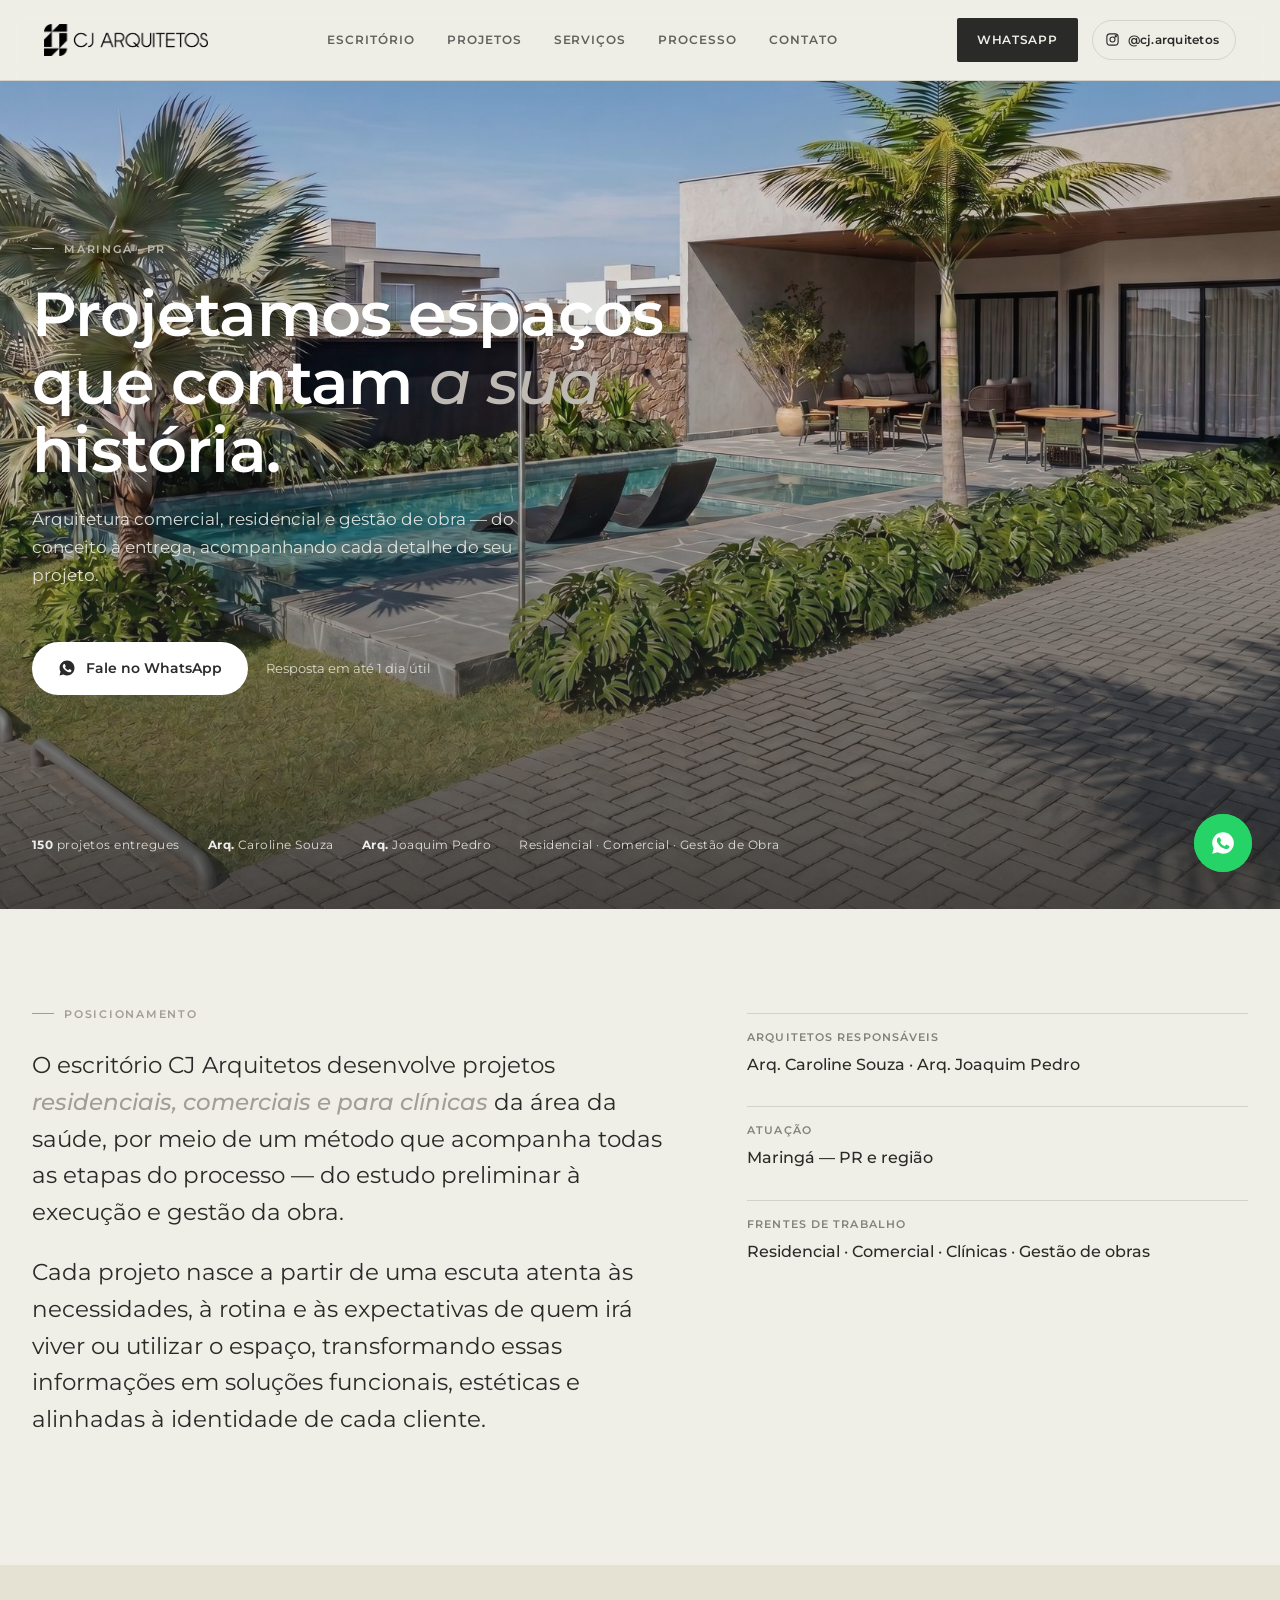
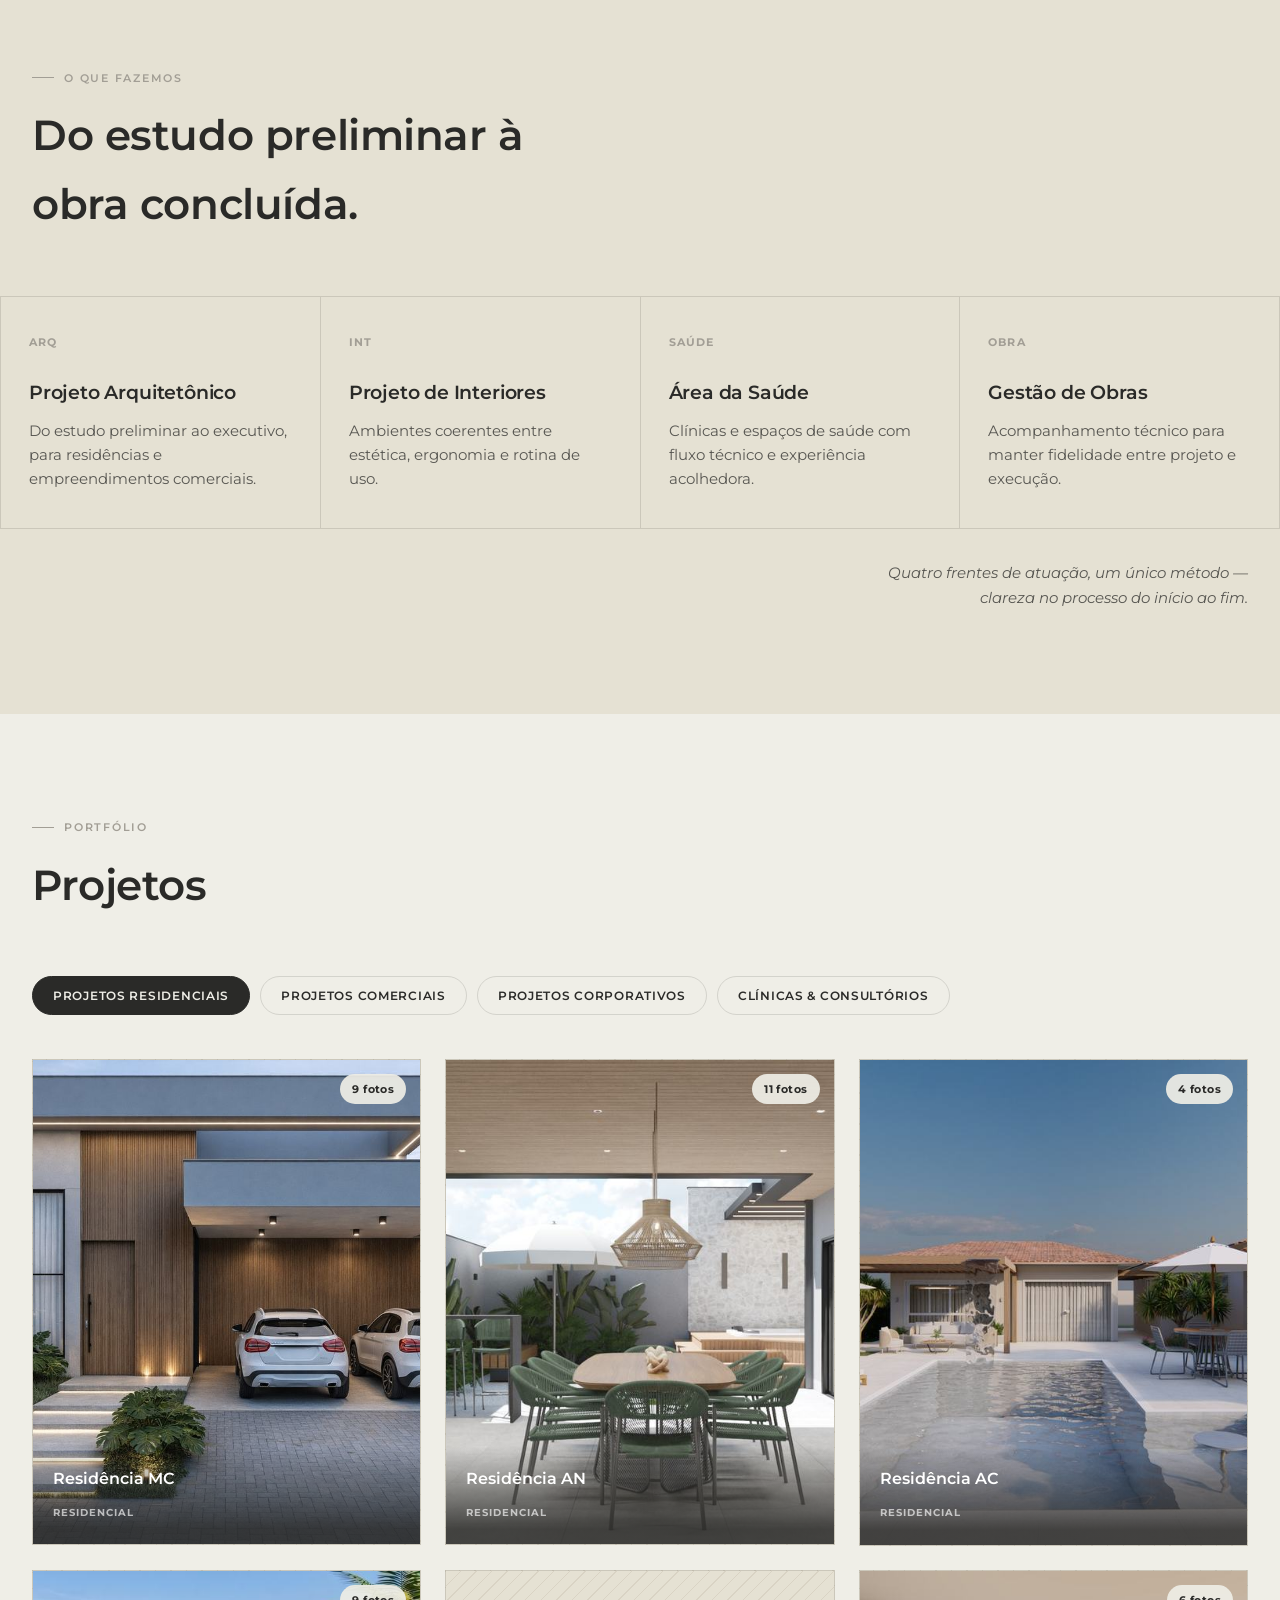
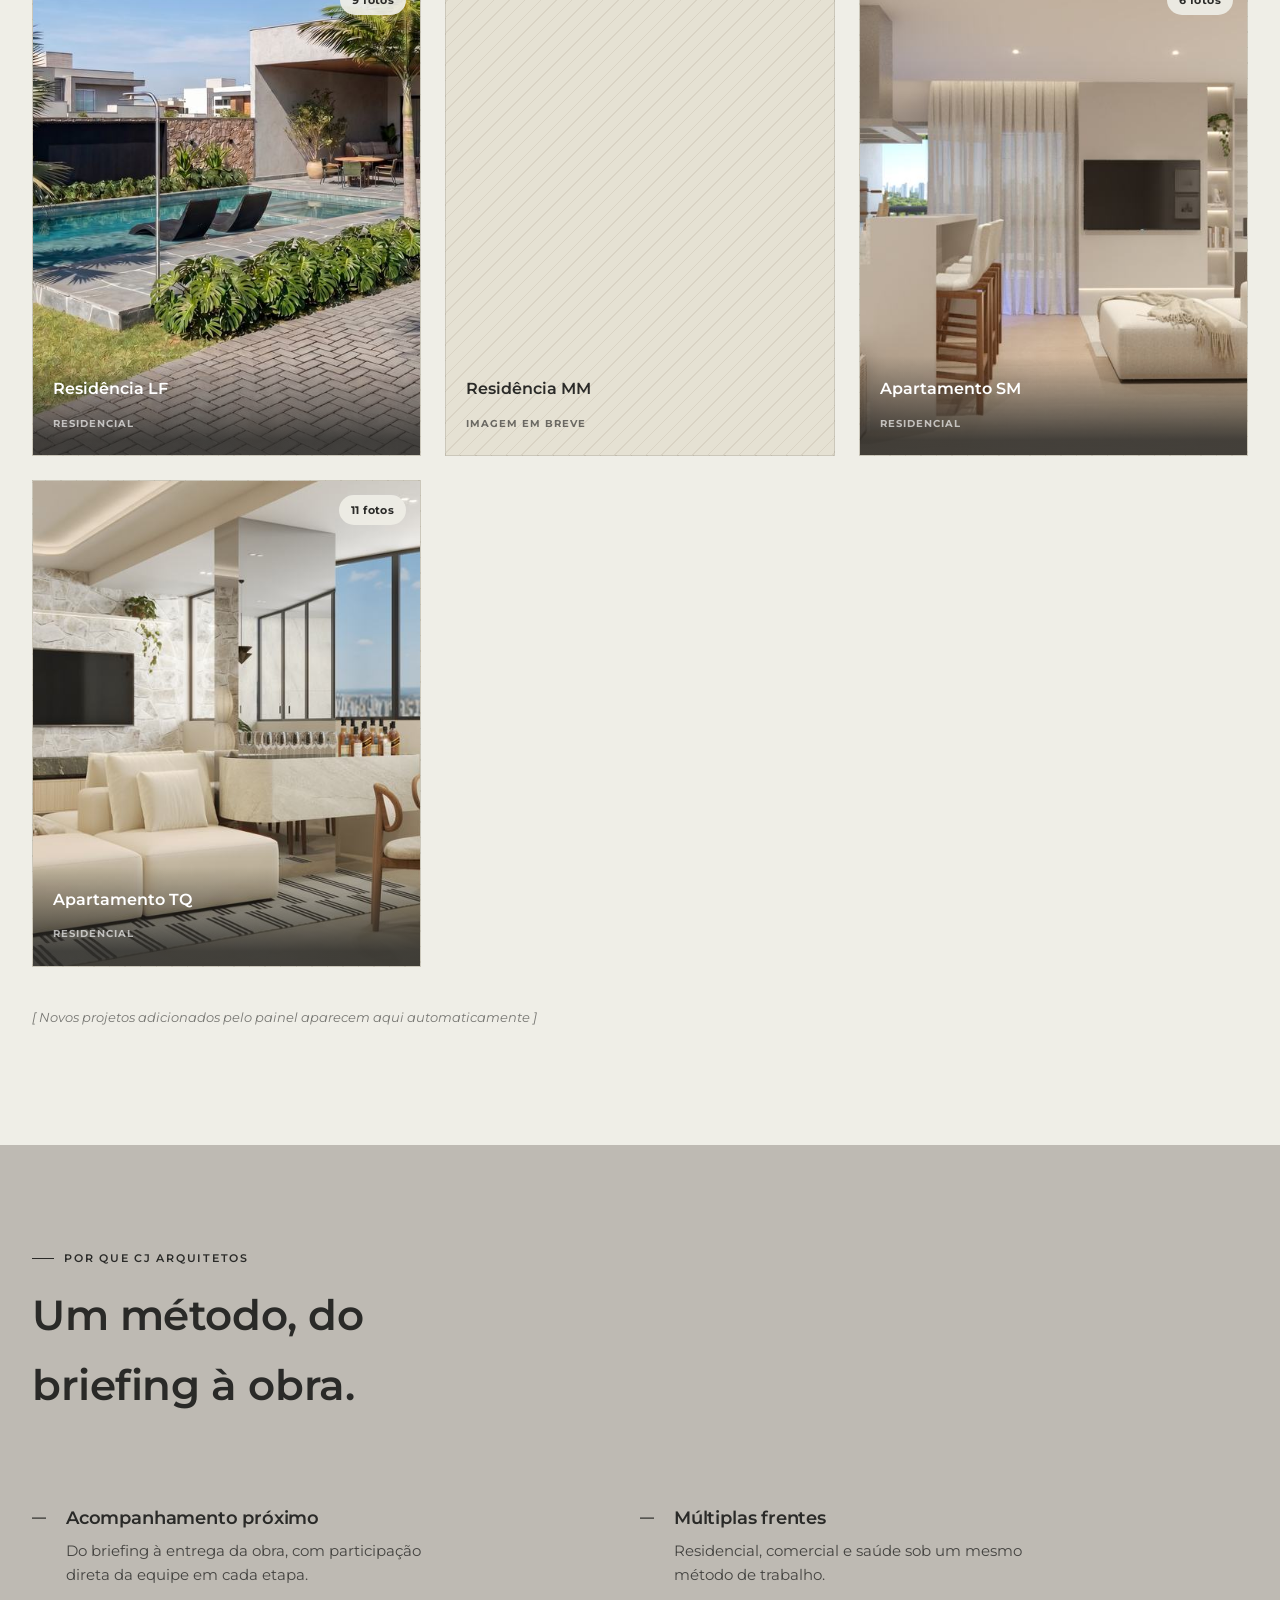
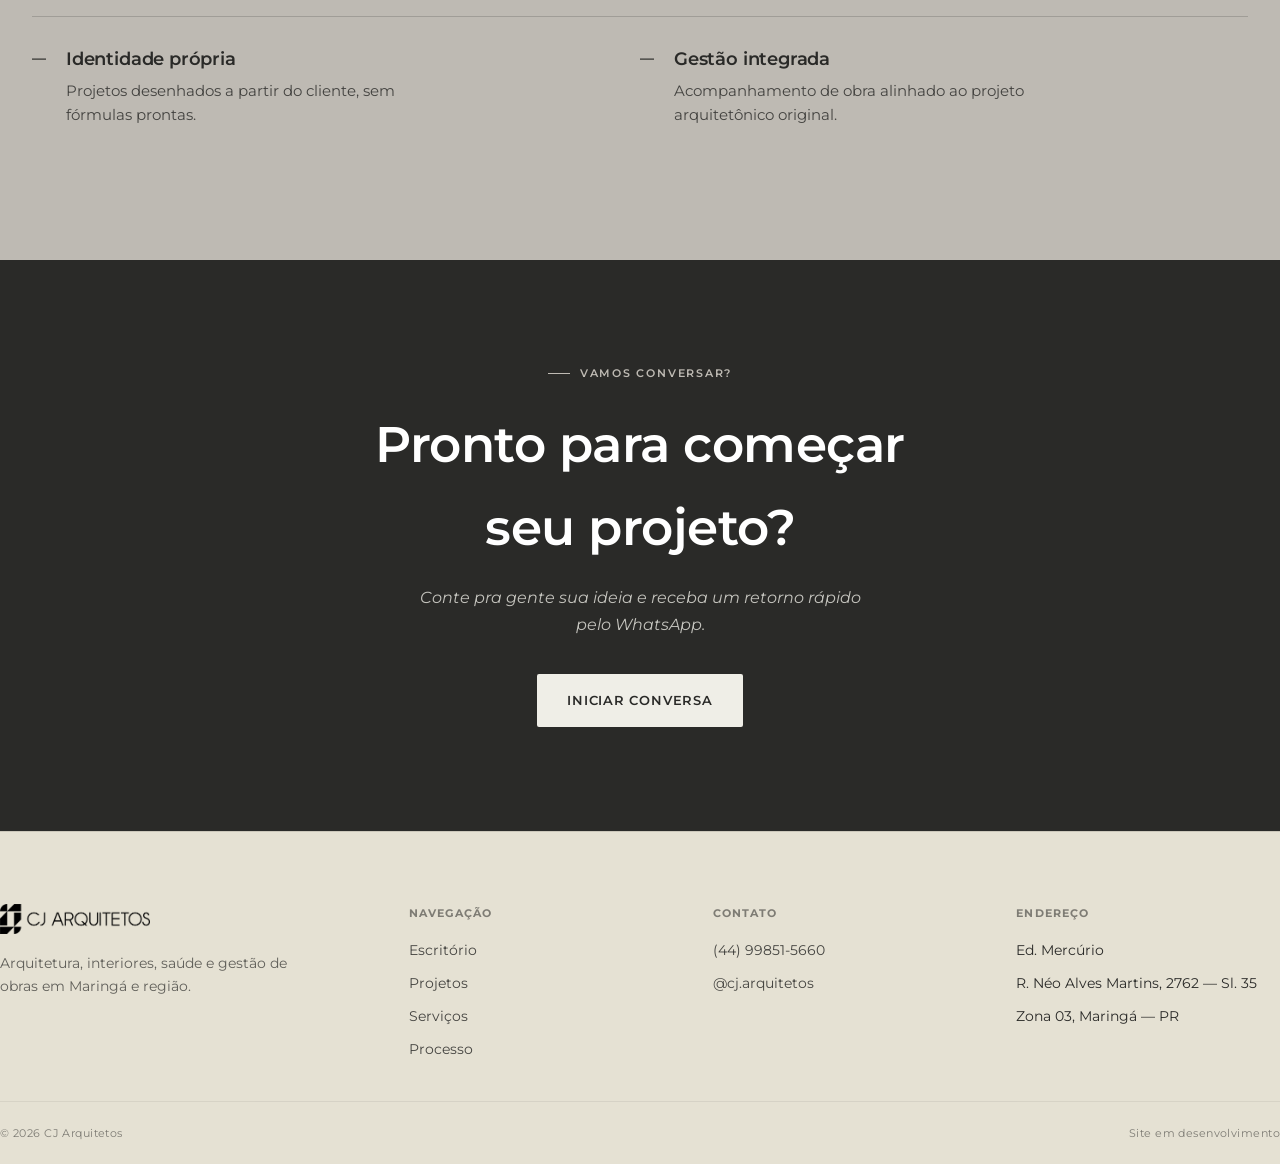
==== cj-arquitetos-site/index.html @ 2000266f "Add files via upload" ====
<!DOCTYPE html>
<html lang="pt-BR">
<head>
<meta charset="UTF-8">
<meta name="viewport" content="width=device-width, initial-scale=1.0">
<title>Início — CJ Arquitetos</title>
<meta name="description" content="Arquitetura comercial, residencial, de interiores e gestão de obras em Maringá e região.">
<link rel="preconnect" href="https://fonts.googleapis.com">
<link href="https://fonts.googleapis.com/css2?family=Montserrat:ital,wght@0,300;0,400;0,500;0,600;0,700;1,400;1,500&display=swap" rel="stylesheet">
<link rel="stylesheet" href="css/style.css">

</head>
<body>
<header>
  <div class="nav-inner">
    <a href="index.html" class="logo-mark">
      <img src="assets/img/logo.png" alt="CJ Arquitetos">
    </a>
    <nav>
      <ul>
        <li><a href="escritorio.html">Escritório</a></li>
        <li><a href="index.html#projetos">Projetos</a></li>
        <li><a href="servicos.html">Serviços</a></li>
        <li><a href="processo.html">Processo</a></li>
        <li><a href="contato.html">Contato</a></li>
      </ul>
    </nav>
    <div class="nav-right">
      <a href="https://wa.me/5544998515660" class="btn btn-primary" target="_blank" rel="noopener">WhatsApp</a>
      <a href="https://instagram.com/cj.arquitetos" class="btn-insta" target="_blank" rel="noopener">
        <svg viewBox="0 0 24 24" fill="none" stroke="currentColor" stroke-width="1.8"><rect x="3" y="3" width="18" height="18" rx="5"/><circle cx="12" cy="12" r="4"/><circle cx="17.2" cy="6.8" r="1"/></svg>
        @cj.arquitetos
      </a>
    </div>
  </div>
</header>

<section class="hero">
  <img src="assets/img/hero.jpg" alt="Área externa de residência projetada pela CJ Arquitetos, com piscina, deck em pedra e paisagismo tropical">
  <div class="hero-content">
    <span class="eyebrow">Maringá · PR</span>
    <h1>Projetamos espaços que contam <em>a sua</em> história.</h1>
    <p class="hero-sub">Arquitetura comercial, residencial e gestão de obra — do conceito à entrega, acompanhando cada detalhe do seu projeto.</p>
    <div class="hero-actions">
      <a href="https://wa.me/5544998515660" class="btn-pill" target="_blank" rel="noopener">
        <svg viewBox="0 0 24 24" fill="currentColor"><path d="M12.04 2c-5.5 0-9.96 4.46-9.96 9.96 0 1.76.46 3.45 1.33 4.95L2 22l5.2-1.36a9.9 9.9 0 0 0 4.84 1.23h.01c5.5 0 9.96-4.46 9.96-9.96S17.55 2 12.04 2Zm5.8 14.24c-.24.68-1.4 1.3-1.93 1.36-.5.06-1.03.26-3.46-.72-2.9-1.17-4.76-4.1-4.9-4.29-.14-.19-1.18-1.57-1.18-3 0-1.42.75-2.12 1.01-2.41.26-.29.58-.36.77-.36.19 0 .39 0 .55.01.18.01.42-.07.66.5.24.58.83 2 .9 2.15.07.15.11.32.02.51-.09.19-.14.31-.28.48-.14.17-.29.37-.42.5-.14.14-.28.29-.12.57.16.29.72 1.19 1.55 1.93 1.06.95 1.96 1.24 2.24 1.38.28.14.45.12.62-.07.17-.19.71-.83.9-1.11.19-.29.38-.24.63-.14.26.1 1.65.78 1.93.92.28.14.47.21.54.33.07.12.07.68-.17 1.36Z"/></svg>
        Fale no WhatsApp
      </a>
      <span class="hero-response">Resposta em até 1 dia útil</span>
    </div>
  </div>
  <div class="hero-stats-bar">
    <div class="hero-stats">
      <span><strong>150</strong> projetos entregues</span>
      <span><strong>Arq.</strong> Caroline Souza</span>
      <span><strong>Arq.</strong> Joaquim Pedro</span>
      <span>Residencial · Comercial · Gestão de Obra</span>
    </div>
  </div>
</section>

<section class="positioning">
  <div class="wrap">
    <div class="positioning-grid">
      <div>
        <span class="eyebrow">Posicionamento</span>
        <div class="positioning-statement" style="margin-top:24px;">
          <p>O escritório CJ Arquitetos desenvolve projetos <em>residenciais, comerciais e para clínicas</em> da área da saúde, por meio de um método que acompanha todas as etapas do processo — do estudo preliminar à execução e gestão da obra.</p>
          <p>Cada projeto nasce a partir de uma escuta atenta às necessidades, à rotina e às expectativas de quem irá viver ou utilizar o espaço, transformando essas informações em soluções funcionais, estéticas e alinhadas à identidade de cada cliente.</p>
        </div>
      </div>
      <div class="positioning-meta">
        <div class="meta-row"><span class="k">Arquitetos responsáveis</span><span class="v">Arq. Caroline Souza · Arq. Joaquim Pedro</span></div>
        <div class="meta-row"><span class="k">Atuação</span><span class="v">Maringá — PR e região</span></div>
        <div class="meta-row"><span class="k">Frentes de trabalho</span><span class="v">Residencial · Comercial · Clínicas · Gestão de obras</span></div>
      </div>
    </div>
  </div>
</section>

<section class="services">
  <div class="wrap">
    <div class="section-head">
      <span class="eyebrow">O que fazemos</span>
      <h2>Do estudo preliminar à obra concluída.</h2>
    </div>
  </div>
  <div class="wrap" style="padding:0;">
    <div class="services-grid">
      <div class="service-card"><span class="service-tag">ARQ</span><div><h3>Projeto Arquitetônico</h3><p>Do estudo preliminar ao executivo, para residências e empreendimentos comerciais.</p></div></div>
      <div class="service-card"><span class="service-tag">INT</span><div><h3>Projeto de Interiores</h3><p>Ambientes coerentes entre estética, ergonomia e rotina de uso.</p></div></div>
      <div class="service-card"><span class="service-tag">SAÚDE</span><div><h3>Área da Saúde</h3><p>Clínicas e espaços de saúde com fluxo técnico e experiência acolhedora.</p></div></div>
      <div class="service-card"><span class="service-tag">OBRA</span><div><h3>Gestão de Obras</h3><p>Acompanhamento técnico para manter fidelidade entre projeto e execução.</p></div></div>
    </div>
  </div>
  <div class="wrap"><div class="services-note"><p>Quatro frentes de atuação, um único método — clareza no processo do início ao fim.</p></div></div>
</section>


<section id="projetos">
  <div class="wrap">
    <div class="section-head">
      <span class="eyebrow">Portfólio</span>
      <h2>Projetos</h2>
    </div>
    <div id="projects-root">
      <p style="opacity:.5; font-size:14px;">Carregando projetos...</p>
    </div>
  </div>
</section>


<section class="differentials">
  <div class="wrap">
    <div class="section-head"><span class="eyebrow">Por que CJ Arquitetos</span><h2>Um método, do briefing à obra.</h2></div>
    <div class="diff-grid">
      <div class="diff-item"><span class="mark">—</span><div><h3>Acompanhamento próximo</h3><p>Do briefing à entrega da obra, com participação direta da equipe em cada etapa.</p></div></div>
      <div class="diff-item"><span class="mark">—</span><div><h3>Múltiplas frentes</h3><p>Residencial, comercial e saúde sob um mesmo método de trabalho.</p></div></div>
      <div class="diff-item"><span class="mark">—</span><div><h3>Identidade própria</h3><p>Projetos desenhados a partir do cliente, sem fórmulas prontas.</p></div></div>
      <div class="diff-item"><span class="mark">—</span><div><h3>Gestão integrada</h3><p>Acompanhamento de obra alinhado ao projeto arquitetônico original.</p></div></div>
    </div>
  </div>
</section>

<section class="cta">
  <div class="wrap">
    <span class="eyebrow">Vamos conversar?</span>
    <h2>Pronto para começar seu projeto?</h2>
    <p>Conte pra gente sua ideia e receba um retorno rápido pelo WhatsApp.</p>
    <a href="https://wa.me/5544998515660" class="btn btn-primary" target="_blank" rel="noopener">Iniciar conversa</a>
  </div>
</section>

<footer>
  <div class="wrap footer-inner">
    <div class="footer-brand">
      <img src="assets/img/logo.png" alt="Logo CJ Arquitetos">
      <p>Arquitetura, interiores, saúde e gestão de obras em Maringá e região.</p>
    </div>
    <div class="footer-col">
      <h4>Navegação</h4>
      <ul>
        <li><a href="escritorio.html">Escritório</a></li>
        <li><a href="index.html#projetos">Projetos</a></li>
        <li><a href="servicos.html">Serviços</a></li>
        <li><a href="processo.html">Processo</a></li>
      </ul>
    </div>
    <div class="footer-col">
      <h4>Contato</h4>
      <ul>
        <li><a href="https://wa.me/5544998515660" target="_blank" rel="noopener">(44) 99851-5660</a></li>
        <li><a href="https://instagram.com/cj.arquitetos" target="_blank" rel="noopener">@cj.arquitetos</a></li>
      </ul>
    </div>
    <div class="footer-col">
      <h4>Endereço</h4>
      <ul>
        <li>Ed. Mercúrio</li>
        <li>R. Néo Alves Martins, 2762 — Sl. 35</li>
        <li>Zona 03, Maringá — PR</li>
      </ul>
    </div>
  </div>
  <div class="wrap footer-bottom">
    <span>© 2026 CJ Arquitetos</span>
    <span>Site em desenvolvimento</span>
  </div>
</footer>
<div class="lightbox" id="lightbox" aria-hidden="true">
  <div class="lightbox-inner">
    <button class="lightbox-close" onclick="closeGallery()">Fechar ✕</button>
    <button class="lightbox-nav prev" onclick="navGallery(-1)" aria-label="Foto anterior">
      <svg viewBox="0 0 24 24" fill="none" stroke="currentColor" stroke-width="2"><path d="M15 18l-6-6 6-6"/></svg>
    </button>
    <img id="lightbox-img" src="" alt="">
    <button class="lightbox-nav next" onclick="navGallery(1)" aria-label="Próxima foto">
      <svg viewBox="0 0 24 24" fill="none" stroke="currentColor" stroke-width="2"><path d="M9 18l6-6-6-6"/></svg>
    </button>
    <p class="lightbox-caption" id="lightbox-caption"></p>
  </div>
</div>
<a href="https://wa.me/5544998515660" class="whatsapp-float" target="_blank" rel="noopener" aria-label="Falar no WhatsApp"><svg viewBox="0 0 24 24" fill="currentColor"><path d="M12.04 2c-5.5 0-9.96 4.46-9.96 9.96 0 1.76.46 3.45 1.33 4.95L2 22l5.2-1.36a9.9 9.9 0 0 0 4.84 1.23h.01c5.5 0 9.96-4.46 9.96-9.96S17.55 2 12.04 2Zm5.8 14.24c-.24.68-1.4 1.3-1.93 1.36-.5.06-1.03.26-3.46-.72-2.9-1.17-4.76-4.1-4.9-4.29-.14-.19-1.18-1.57-1.18-3 0-1.42.75-2.12 1.01-2.41.26-.29.58-.36.77-.36.19 0 .39 0 .55.01.18.01.42-.07.66.5.24.58.83 2 .9 2.15.07.15.11.32.02.51-.09.19-.14.31-.28.48-.14.17-.29.37-.42.5-.14.14-.28.29-.12.57.16.29.72 1.19 1.55 1.93 1.06.95 1.96 1.24 2.24 1.38.28.14.45.12.62-.07.17-.19.71-.83.9-1.11.19-.29.38-.24.63-.14.26.1 1.65.78 1.93.92.28.14.47.21.54.33.07.12.07.68-.17 1.36Z"/></svg></a>
<script src="js/main.js"></script>
</body>
</html>
---- cj-arquitetos-site/css/style.css ----
:root{
  --creme:#EFEEE7;
  --creme-deep:#E5E1D3;
  --ink:#2A2A28;
  --ink-soft:#3E3E3B;
  --sand:#BEBAB3;
  --sand-deep:#A29E95;
  --white:#FFFFFF;
  --line: rgba(42,42,40,.14);

  --font: 'Montserrat', sans-serif;
  --maxw: 1280px;
}

*{ box-sizing:border-box; }
html{ scroll-behavior:smooth; }
body{
  margin:0;
  background:var(--creme);
  color:var(--ink);
  font-family:var(--font);
  font-weight:400;
  font-size:16px;
  line-height:1.65;
  -webkit-font-smoothing:antialiased;
}
img{ max-width:100%; display:block; }
a{ color:inherit; }
button{ font-family:var(--font); }

::selection{ background:var(--sand); color:var(--ink); }
:focus-visible{ outline:2px solid var(--ink); outline-offset:3px; }

.wrap{ max-width:var(--maxw); margin:0 auto; padding:0 32px; }

.eyebrow{
  font-size:11px;
  font-weight:600;
  letter-spacing:.16em;
  text-transform:uppercase;
  color:var(--sand-deep);
  display:flex;
  align-items:center;
  gap:10px;
}
.eyebrow::before{
  content:"";
  width:22px; height:1px;
  background:var(--sand-deep);
  display:inline-block;
}

h1,h2,h3{
  font-family:var(--font);
  font-weight:600;
  margin:0;
  letter-spacing:-.01em;
}

/* ---------- NAV ---------- */
header{
  position:sticky; top:0; z-index:50;
  background:rgba(239,238,231,.92);
  backdrop-filter: blur(8px);
  border-bottom:1px solid var(--line);
}
.nav-inner{
  display:grid;
  grid-template-columns: auto 1fr auto;
  align-items:center;
  gap:24px;
  padding:18px 44px;
  width:100%;
}
.logo-mark{ display:flex; align-items:center; justify-self:start; }
.logo-mark img{ height:32px; width:auto; }

nav{ justify-self:center; }
nav ul{
  list-style:none; display:flex; gap:32px; margin:0; padding:0;
  font-size:12px; font-weight:600; letter-spacing:.08em; text-transform:uppercase;
}
nav ul a{ text-decoration:none; opacity:.72; transition:opacity .2s; }
nav ul a:hover, nav ul a[aria-current="page"]{ opacity:1; }
.nav-right{ display:flex; align-items:center; gap:14px; justify-self:end; }

.btn{
  font-size:12px; font-weight:600; letter-spacing:.06em; text-transform:uppercase;
  text-decoration:none; display:inline-flex; align-items:center; gap:8px;
  padding:12px 20px; border-radius:2px;
  transition: background .2s, color .2s, transform .2s, border-color .2s;
  border:none; cursor:pointer;
}
.btn-primary{ background:var(--ink); color:var(--creme); }
.btn-primary:hover{ background:var(--ink-soft); transform:translateY(-1px); }
.btn-ghost{ border:1px solid var(--ink); color:var(--ink); background:transparent; }
.btn-ghost:hover{ background:var(--ink); color:var(--creme); }

.btn-insta{
  display:inline-flex; align-items:center; gap:8px;
  padding:9px 16px 9px 12px;
  border:1px solid var(--line);
  border-radius:999px;
  font-size:12px; font-weight:600; letter-spacing:.02em;
  text-decoration:none; color:var(--ink);
  transition: border-color .2s, background .2s;
}
.btn-insta:hover{ border-color:var(--ink); background:var(--white); }
.btn-insta svg{ width:15px; height:15px; flex-shrink:0; }

/* ---------- PAGE HERO (inner pages) ---------- */
.page-hero{
  padding:72px 0 56px;
  border-bottom:1px solid var(--line);
}
.page-hero h1{
  font-size:clamp(30px, 4.4vw, 48px);
  max-width:18ch;
  margin-top:16px;
}
.page-hero p{
  max-width:52ch;
  font-size:16px;
  opacity:.78;
  margin:16px 0 0;
}

/* ---------- HOME HERO ---------- */
.hero{
  position:relative;
  height:92vh; min-height:640px;
  overflow:hidden;
  color:var(--white);
}
.hero img{
  position:absolute; inset:0;
  width:100%; height:100%;
  object-fit:cover;
}
.hero::after{
  content:"";
  position:absolute; inset:0;
  background: linear-gradient(180deg, rgba(42,42,40,.18) 0%, rgba(42,42,40,.12) 38%, rgba(42,42,40,.82) 100%);
}
.hero-content{
  position:relative; z-index:2;
  height:100%; max-width:var(--maxw); margin:0 auto;
  padding:0 32px 110px;
  display:flex; flex-direction:column; justify-content:flex-end;
}
.hero-content .eyebrow{ color:var(--sand); margin-bottom:22px; }
.hero-content .eyebrow::before{ background:var(--sand); }
.hero h1{
  font-size:clamp(34px, 5.2vw, 62px);
  line-height:1.1;
  font-weight:600;
  max-width:16ch;
  color:var(--white);
}
.hero h1 em{ font-style:italic; font-weight:500; color:var(--sand); }
.hero-sub{
  font-size:17px; font-weight:400;
  max-width:44ch; margin-top:20px;
  color:var(--creme); opacity:.9;
}
.hero-actions{ margin-top:36px; display:flex; align-items:center; gap:18px; flex-wrap:wrap; }
.hero .btn-ghost{ border-color:var(--white); color:var(--white); }
.hero .btn-ghost:hover{ background:var(--white); color:var(--ink); }

.btn-pill{
  display:inline-flex; align-items:center; gap:10px;
  background:var(--white); color:var(--ink);
  padding:15px 26px;
  border-radius:999px;
  font-size:14px; font-weight:600;
  text-decoration:none;
  transition: background .2s, transform .2s;
}
.btn-pill:hover{ background:var(--creme); transform:translateY(-1px); }
.btn-pill svg{ width:18px; height:18px; }
.hero-response{ font-size:13px; font-weight:400; opacity:.85; color:var(--creme); }

.hero-stats-bar{
  position:absolute; left:0; right:0; bottom:32px; z-index:2;
  padding:22px 32px;
}
.hero-stats{
  max-width:var(--maxw); margin:0 auto;
  display:flex; flex-wrap:wrap; gap:28px;
  font-size:12px; letter-spacing:.04em; color:var(--creme); opacity:.9;
}
.hero-stats strong{ font-weight:700; color:var(--white); }

/* ---------- SECTION SHELL ---------- */
section{ padding:104px 0; }
.section-head{ margin-bottom:56px; }
.section-head h2{
  font-size:clamp(28px, 3.4vw, 42px);
  max-width:18ch;
  margin-top:14px;
}

/* ---------- POSITIONING ---------- */
.positioning{ padding-top:96px; }
.positioning-grid{
  display:grid; grid-template-columns:1.3fr 1fr; gap:64px; align-items:start;
}
.positioning-statement{
  font-size:clamp(19px, 2.2vw, 23px);
  line-height:1.6;
  font-weight:400;
  max-width:46ch;
  color:var(--ink);
}
.positioning-statement em{ font-style:italic; color:var(--sand-deep); font-weight:500; }
.positioning-statement p + p{ margin-top:20px; }
.positioning-meta{ display:flex; flex-direction:column; gap:28px; padding-top:8px; }
.meta-row{ border-top:1px solid var(--line); padding-top:14px; }
.meta-row .k{
  font-size:11px; font-weight:600; letter-spacing:.1em; text-transform:uppercase;
  opacity:.55; display:block; margin-bottom:6px;
}
.meta-row .v{ font-family:var(--font); font-size:16px; font-weight:500; }

/* ---------- SERVICES ---------- */
.services{ background:var(--creme-deep); }
.services-grid{
  display:grid; grid-template-columns:repeat(4, 1fr);
  border-top:1px solid var(--line); border-left:1px solid var(--line);
}
.service-card{
  border-right:1px solid var(--line); border-bottom:1px solid var(--line);
  padding:36px 28px; min-height:230px;
  display:flex; flex-direction:column;
  transition: background .25s;
}
.service-card:hover{ background:var(--white); }
.service-tag{ font-size:11px; font-weight:700; letter-spacing:.1em; color:var(--sand-deep); }
.service-card h3{ font-size:19px; margin-top:26px; margin-bottom:12px; }
.service-card p{ font-size:14.5px; opacity:.75; margin:0; }

.services-note{ margin-top:32px; display:flex; justify-content:flex-end; }
.services-note p{ max-width:36ch; text-align:right; font-size:15px; font-style:italic; opacity:.75; margin:0; }

/* long-form service page cards */
.service-detail{
  display:grid; grid-template-columns: 90px 1fr; gap:28px;
  padding:40px 0; border-top:1px solid var(--line);
}
.service-detail:last-child{ border-bottom:1px solid var(--line); }
.service-detail .tag{
  font-size:12px; font-weight:700; letter-spacing:.1em; color:var(--sand-deep);
}
.service-detail h3{ font-size:24px; margin-bottom:14px; }
.service-detail p{ max-width:60ch; opacity:.82; margin:0 0 12px; }
.service-detail ul{ margin:12px 0 0; padding-left:18px; opacity:.82; }
.service-detail li{ margin-bottom:6px; }

/* ---------- PROJECTS ---------- */
.projects-tabs{ display:flex; flex-wrap:wrap; gap:10px; margin-bottom:44px; }
.tab-btn{
  font-size:12px; font-weight:600; letter-spacing:.06em; text-transform:uppercase;
  padding:11px 20px; border:1px solid var(--line); background:transparent; color:var(--ink);
  cursor:pointer; border-radius:999px; transition: background .2s, color .2s, border-color .2s;
}
.tab-btn:hover{ border-color:var(--ink); }
.tab-btn.active{ background:var(--ink); color:var(--creme); border-color:var(--ink); }

.project-panel{ display:none; }
.project-panel.active{ display:block; }

.project-grid{ display:grid; grid-template-columns:repeat(3, 1fr); gap:24px; }
.project-tile{
  position:relative; aspect-ratio: 4/5; overflow:hidden;
  background: repeating-linear-gradient(135deg, var(--creme-deep), var(--creme-deep) 10px, #D9D3C4 10px, #D9D3C4 11px);
  border:1px solid var(--line);
  display:flex; flex-direction:column; justify-content:flex-end;
  cursor:pointer;
}
.project-tile:focus-visible{ outline:2px solid var(--ink); outline-offset:2px; }
.project-tile img{ position:absolute; inset:0; width:100%; height:100%; object-fit:cover; }
.tile-badge{
  position:absolute; top:14px; right:14px; z-index:3;
  background:rgba(239,238,231,.92); color:var(--ink);
  font-size:11px; font-weight:700; letter-spacing:.04em; padding:6px 12px; border-radius:999px;
}
.project-tile .tile-info{ position:relative; z-index:2; padding:20px; }
.project-tile.has-photo .tile-info{
  background:linear-gradient(180deg, rgba(42,42,40,0) 0%, rgba(42,42,40,.85) 85%); color:var(--white);
}
.project-tile.placeholder .tile-info{ color:var(--ink); }
.project-tile h4{ font-family:var(--font); font-size:16px; font-weight:600; margin:0 0 6px; }
.tile-status{ font-size:10px; font-weight:700; letter-spacing:.1em; text-transform:uppercase; opacity:.65; }
.projects-footer{ margin-top:40px; font-size:13px; opacity:.6; font-style:italic; }

/* ---------- LIGHTBOX ---------- */
.lightbox{
  position:fixed; inset:0; z-index:100; background:rgba(42,42,40,.94);
  display:none; align-items:center; justify-content:center; padding:24px;
}
.lightbox.open{ display:flex; }
.lightbox-inner{ position:relative; max-width:1100px; width:100%; }
.lightbox-inner img{ width:100%; max-height:78vh; object-fit:contain; border-radius:2px; }
.lightbox-close{
  position:absolute; top:-48px; right:0; background:none; border:none; color:var(--creme);
  font-size:14px; font-weight:600; letter-spacing:.06em; text-transform:uppercase; cursor:pointer; padding:10px;
}
.lightbox-nav{
  position:absolute; top:50%; transform:translateY(-50%);
  width:46px; height:46px; border-radius:50%;
  background:rgba(239,238,231,.14); border:1px solid rgba(239,238,231,.4); color:var(--creme);
  display:flex; align-items:center; justify-content:center; cursor:pointer; transition: background .2s;
}
.lightbox-nav:hover{ background:rgba(239,238,231,.28); }
.lightbox-nav.prev{ left:-64px; }
.lightbox-nav.next{ right:-64px; }
.lightbox-nav svg{ width:20px; height:20px; }
.lightbox-caption{ margin-top:18px; text-align:center; color:var(--creme); font-size:13px; letter-spacing:.04em; opacity:.85; }
@media (max-width:760px){
  .lightbox-nav.prev{ left:4px; }
  .lightbox-nav.next{ right:4px; }
  .lightbox-close{ top:-40px; }
}

/* ---------- DIFFERENTIALS ---------- */
.differentials{ background:var(--sand); color:var(--ink); }
.differentials .eyebrow{ color:var(--ink); }
.differentials .eyebrow::before{ background:var(--ink); }
.diff-grid{ display:grid; grid-template-columns:1fr 1fr; }
.diff-item{ display:flex; gap:20px; padding:28px 0; border-top:1px solid rgba(42,42,40,.2); }
.diff-item:nth-child(1), .diff-item:nth-child(2){ border-top:none; }
.diff-item .mark{ font-size:14px; font-weight:600; padding-top:2px; }
.diff-item h3{ font-size:18px; margin-bottom:6px; }
.diff-item p{ font-size:14.5px; opacity:.82; margin:0; max-width:38ch; }

/* ---------- TEAM (Escritório) ---------- */
.team-grid{ display:grid; grid-template-columns:1fr 1fr; gap:40px; }
.team-card{ border:1px solid var(--line); padding:32px; background:var(--white); }
.team-card .role{ font-size:11px; font-weight:700; letter-spacing:.1em; color:var(--sand-deep); text-transform:uppercase; }
.team-card h3{ font-size:22px; margin:12px 0 12px; }
.team-card p{ font-size:14.5px; opacity:.78; margin:0; }

/* ---------- PROCESS TIMELINE ---------- */
.timeline{ display:flex; flex-direction:column; }
.timeline-item{
  display:grid; grid-template-columns:80px 1fr; gap:28px;
  padding:32px 0; border-top:1px solid var(--line);
}
.timeline-item:last-child{ border-bottom:1px solid var(--line); }
.timeline-item .num{ font-size:28px; font-weight:600; color:var(--sand-deep); }
.timeline-item h3{ font-size:19px; margin-bottom:8px; }
.timeline-item p{ margin:0; opacity:.8; max-width:60ch; }

/* ---------- CONTACT FORM ---------- */
.contact-grid{ display:grid; grid-template-columns:1fr 1fr; gap:64px; align-items:start; }
.contact-info-list{ display:flex; flex-direction:column; gap:24px; }
.contact-info-item .k{ font-size:11px; font-weight:700; letter-spacing:.1em; text-transform:uppercase; opacity:.55; display:block; margin-bottom:6px; }
.contact-info-item .v{ font-size:16px; font-weight:500; }
.contact-info-item a{ text-decoration:none; }
.contact-info-item a:hover{ text-decoration:underline; }

form.contact-form{ display:flex; flex-direction:column; gap:18px; }
.form-row{ display:flex; flex-direction:column; gap:8px; }
.form-row label{ font-size:12px; font-weight:600; letter-spacing:.04em; text-transform:uppercase; opacity:.7; }
.form-row input, .form-row select, .form-row textarea{
  font-family:var(--font); font-size:15px; padding:14px 16px;
  border:1px solid var(--line); background:var(--white); color:var(--ink);
  border-radius:2px;
}
.form-row textarea{ resize:vertical; min-height:120px; }
.form-row input:focus, .form-row select:focus, .form-row textarea:focus{ outline:2px solid var(--ink); outline-offset:1px; }
.form-note{ font-size:12px; opacity:.6; }

/* ---------- CTA ---------- */
.cta{ background:var(--ink); color:var(--creme); text-align:center; }
.cta .eyebrow{ color:var(--sand); justify-content:center; }
.cta .eyebrow::before{ background:var(--sand); }
.cta h2{ color:var(--white); font-size:clamp(30px, 4.4vw, 50px); max-width:18ch; margin:22px auto 16px; }
.cta p{ max-width:42ch; margin:0 auto 36px; opacity:.78; font-style:italic; }
.cta .btn-primary{ background:var(--creme); color:var(--ink); padding:16px 30px; font-size:13px; }
.cta .btn-primary:hover{ background:var(--white); }

/* ---------- FOOTER ---------- */
footer{ background:var(--creme-deep); color:var(--ink); border-top:1px solid var(--line); }
.footer-inner{ display:grid; grid-template-columns:1.4fr 1fr 1fr 1fr; gap:40px; padding:72px 0 40px; }
.footer-brand img{ width:150px; margin-bottom:18px; }
.footer-brand p{ font-size:14px; opacity:.7; max-width:32ch; }
.footer-col h4{ font-size:11px; font-weight:700; letter-spacing:.1em; text-transform:uppercase; opacity:.55; margin:0 0 16px; }
.footer-col ul{ list-style:none; margin:0; padding:0; display:flex; flex-direction:column; gap:10px; font-size:14px; }
.footer-col a{ text-decoration:none; opacity:.85; }
.footer-col a:hover{ opacity:1; text-decoration:underline; }
.footer-bottom{
  border-top:1px solid var(--line); padding:22px 0;
  display:flex; justify-content:space-between;
  font-size:11px; letter-spacing:.04em; opacity:.55; flex-wrap:wrap; gap:10px;
}

/* ---------- WHATSAPP FLOAT ---------- */
.whatsapp-float{
  position:fixed; right:28px; bottom:28px; z-index:80;
  width:58px; height:58px; border-radius:50%;
  background:#25D366; color:var(--white);
  display:flex; align-items:center; justify-content:center;
  box-shadow:0 8px 24px rgba(42,42,40,.35);
  transition: transform .2s, background .2s;
}
.whatsapp-float:hover{ background:#1FB958; transform:translateY(-2px); }
.whatsapp-float svg{ width:26px; height:26px; }
.whatsapp-float::before{
  content:""; position:absolute; inset:0; border-radius:50%; background:#25D366;
  animation: wa-pulse 2.2s ease-out infinite; z-index:-1;
}
@keyframes wa-pulse{
  0%   { transform:scale(1);   opacity:.55; }
  70%  { transform:scale(1.9); opacity:0; }
  100% { transform:scale(1.9); opacity:0; }
}
@media (prefers-reduced-motion: reduce){ .whatsapp-float::before{ animation:none; display:none; } }

/* ---------- RESPONSIVE ---------- */
@media (max-width: 980px){
  nav ul{ display:none; }
  .positioning-grid{ grid-template-columns:1fr; gap:40px; }
  .services-grid{ grid-template-columns:repeat(2,1fr); }
  .project-grid{ grid-template-columns:repeat(2,1fr); }
  .diff-grid{ grid-template-columns:1fr; }
  .diff-item:nth-child(2){ border-top:1px solid rgba(42,42,40,.2); }
  .footer-inner{ grid-template-columns:1fr 1fr; }
  .services-note{ justify-content:flex-start; }
  .services-note p{ text-align:left; }
  .team-grid{ grid-template-columns:1fr; }
  .contact-grid{ grid-template-columns:1fr; gap:40px; }
}
@media (max-width: 640px){
  .wrap, .nav-inner, .hero-content{ padding-left:20px; padding-right:20px; }
  section{ padding:72px 0; }
  .services-grid{ grid-template-columns:1fr; }
  .project-grid{ grid-template-columns:1fr; }
  .hero{ height:100vh; }
  .footer-inner{ grid-template-columns:1fr; }
  .btn-ghost.hero-btn{ display:none; }
  .service-detail{ grid-template-columns:1fr; }
  .timeline-item{ grid-template-columns:1fr; }
}
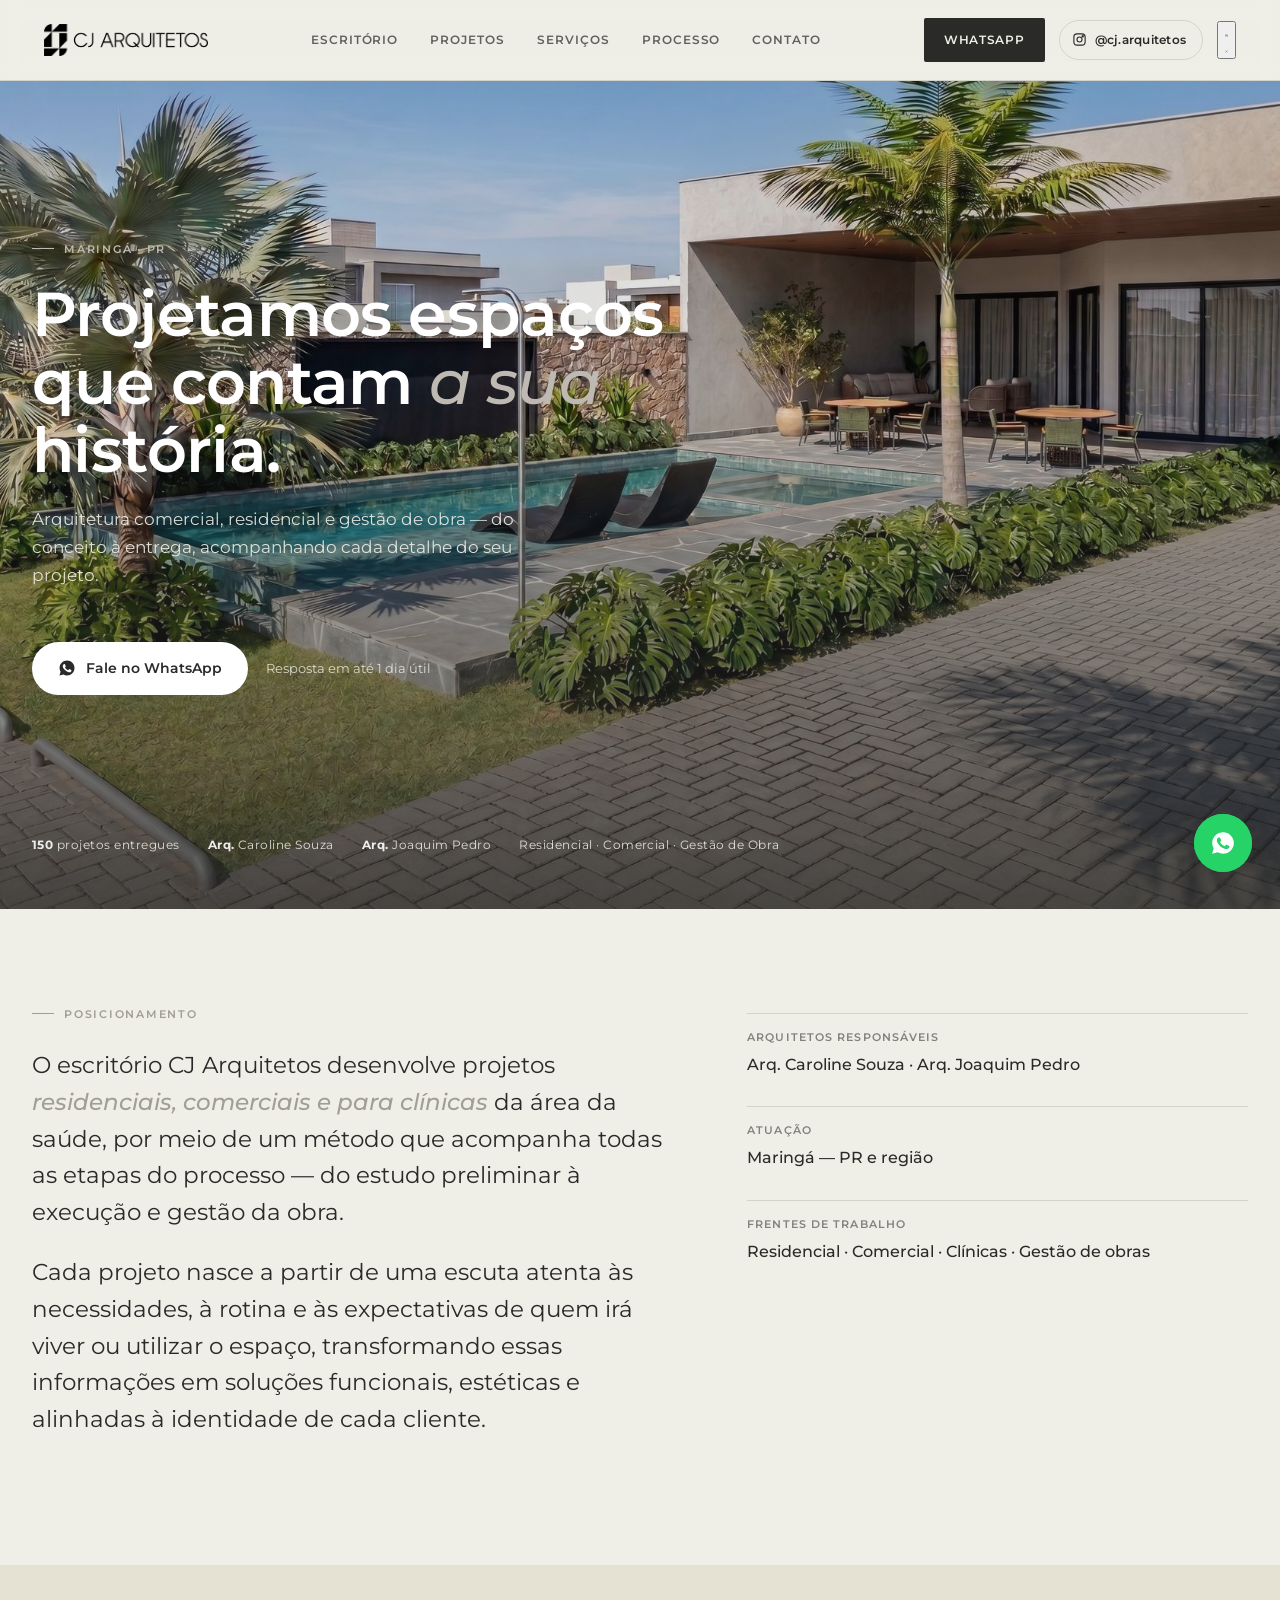
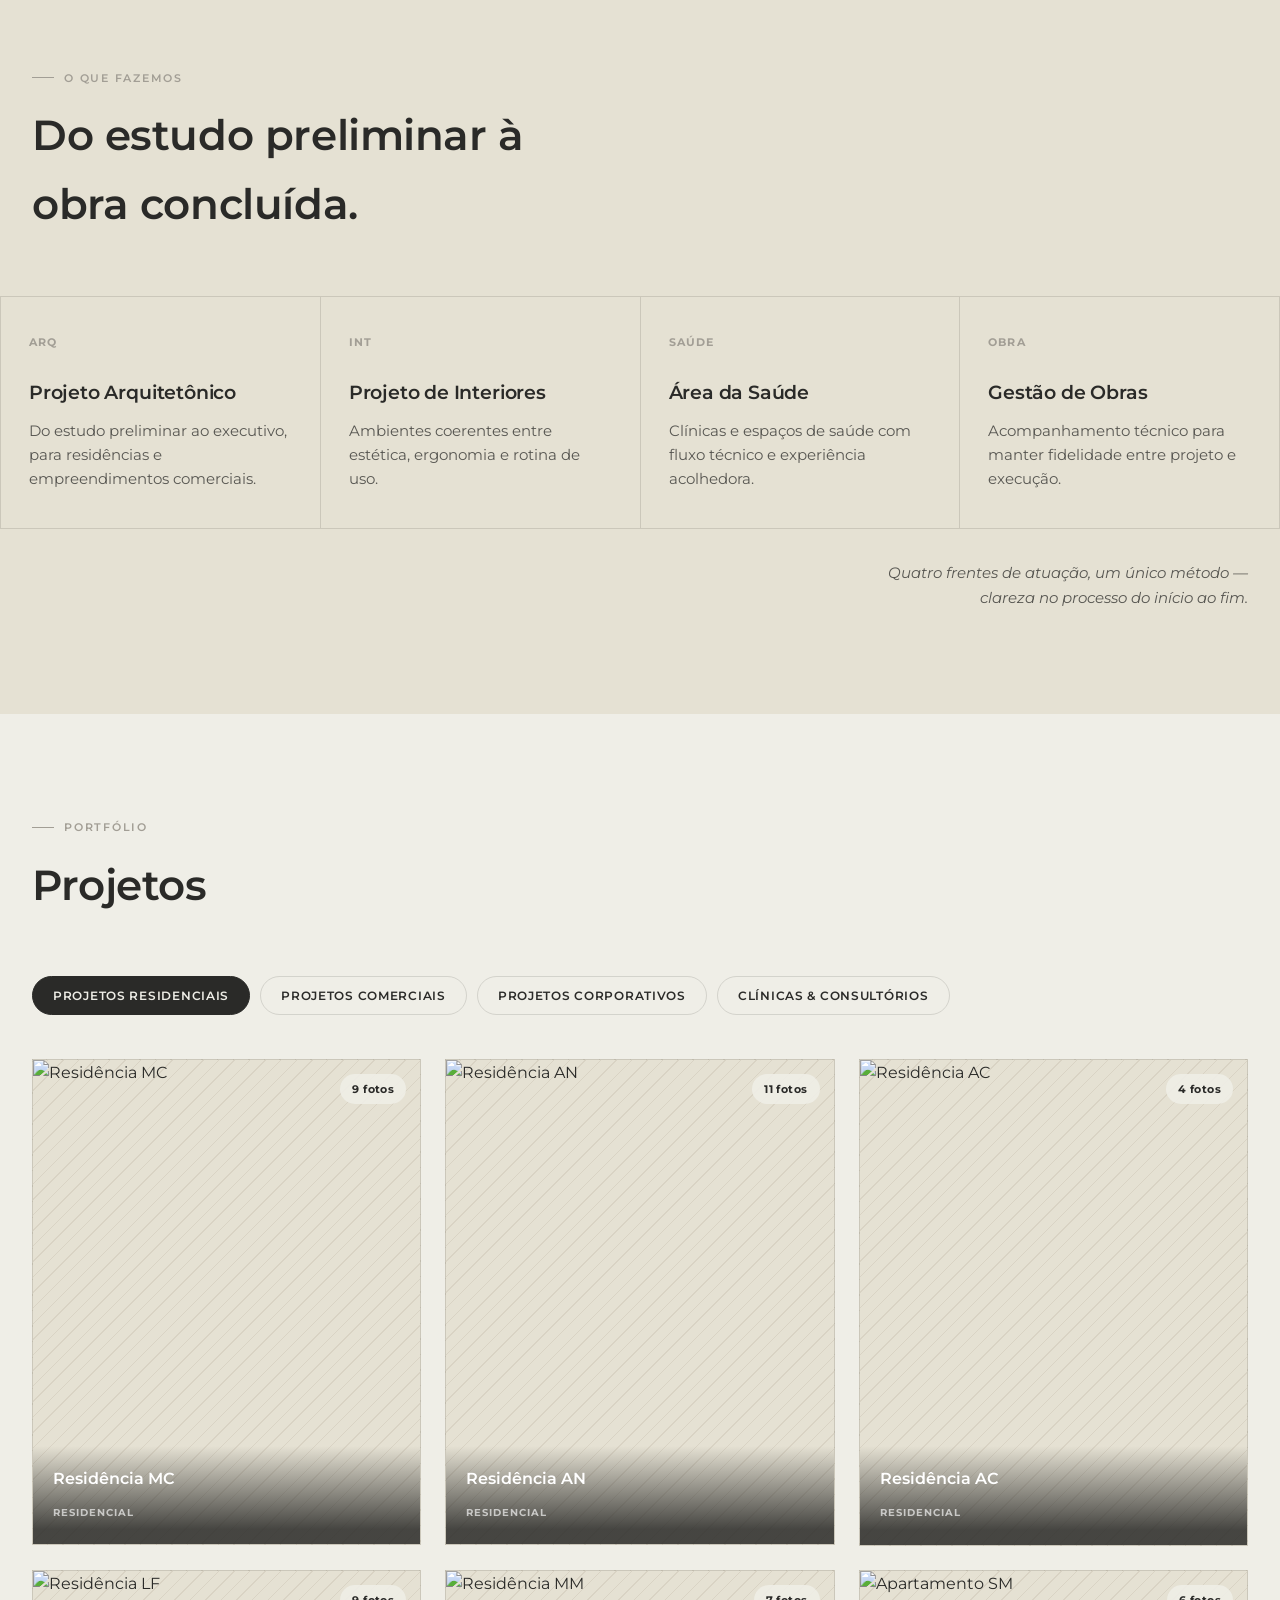
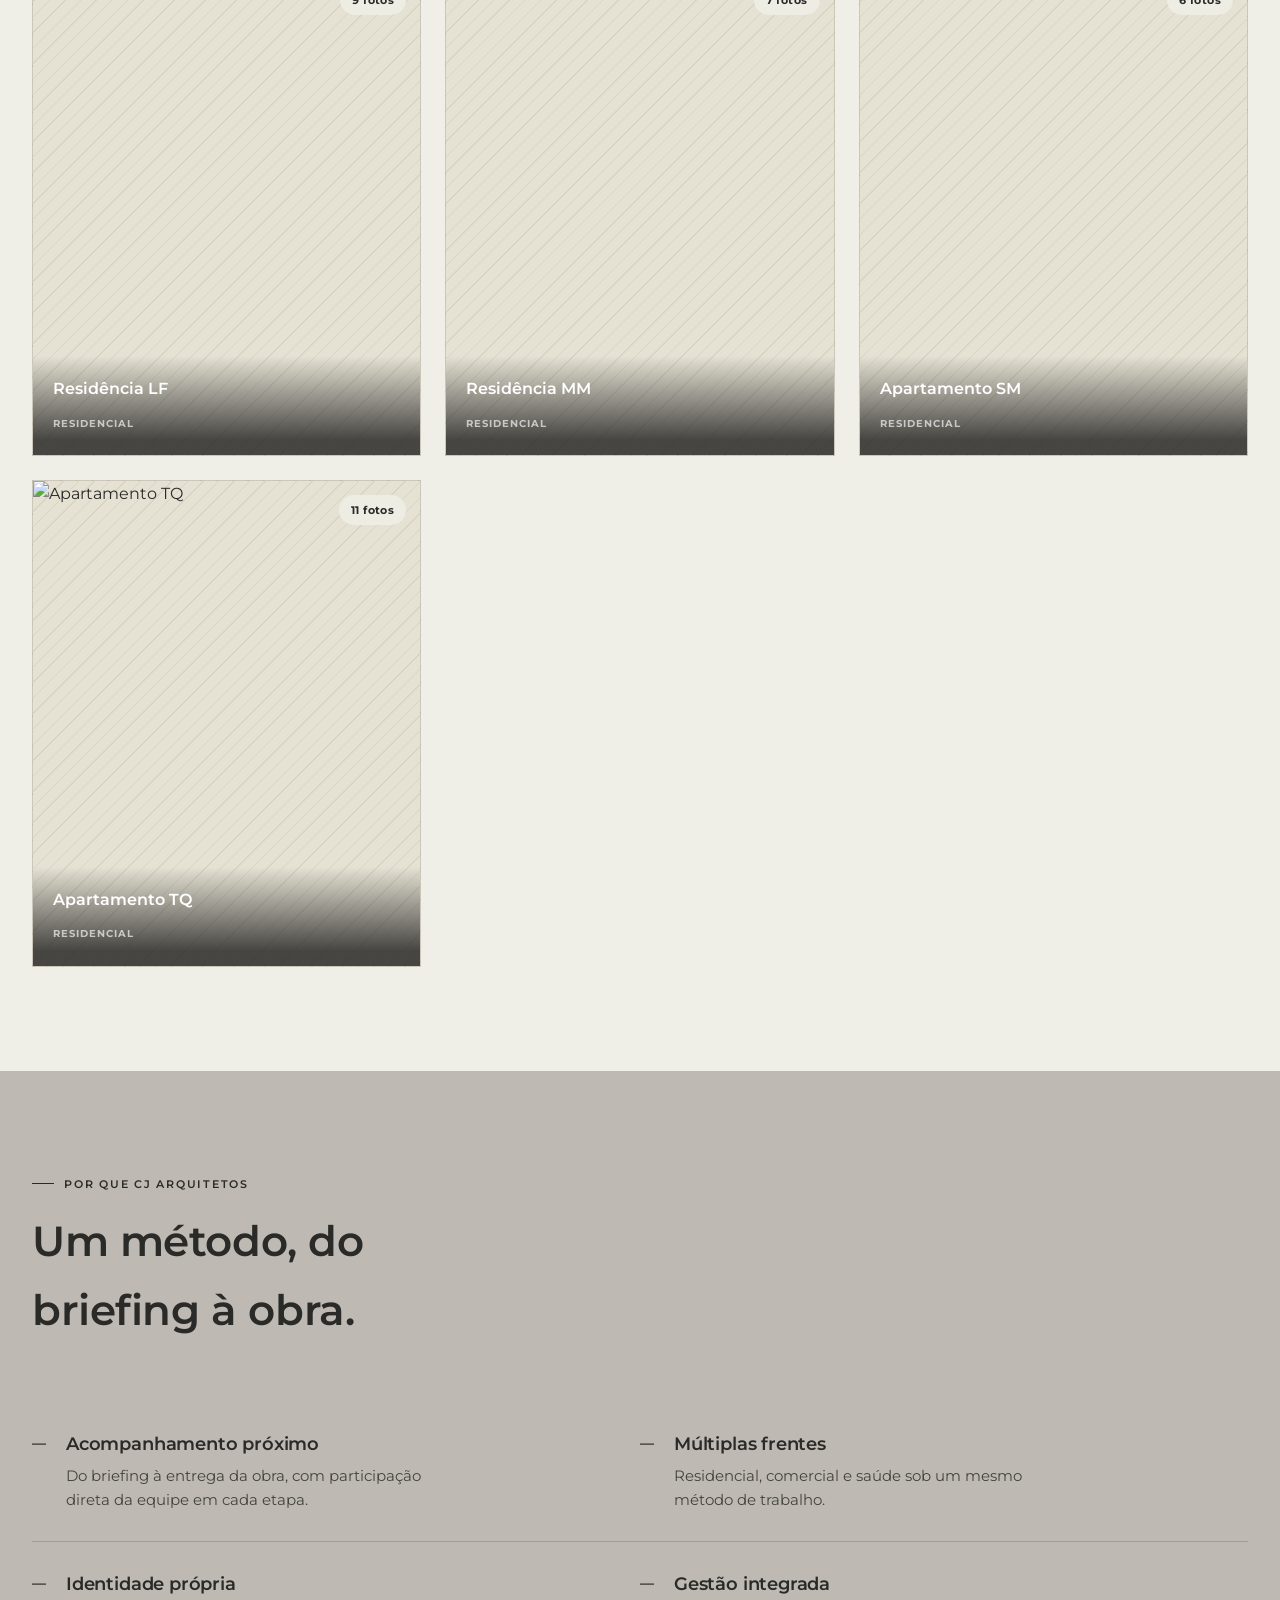
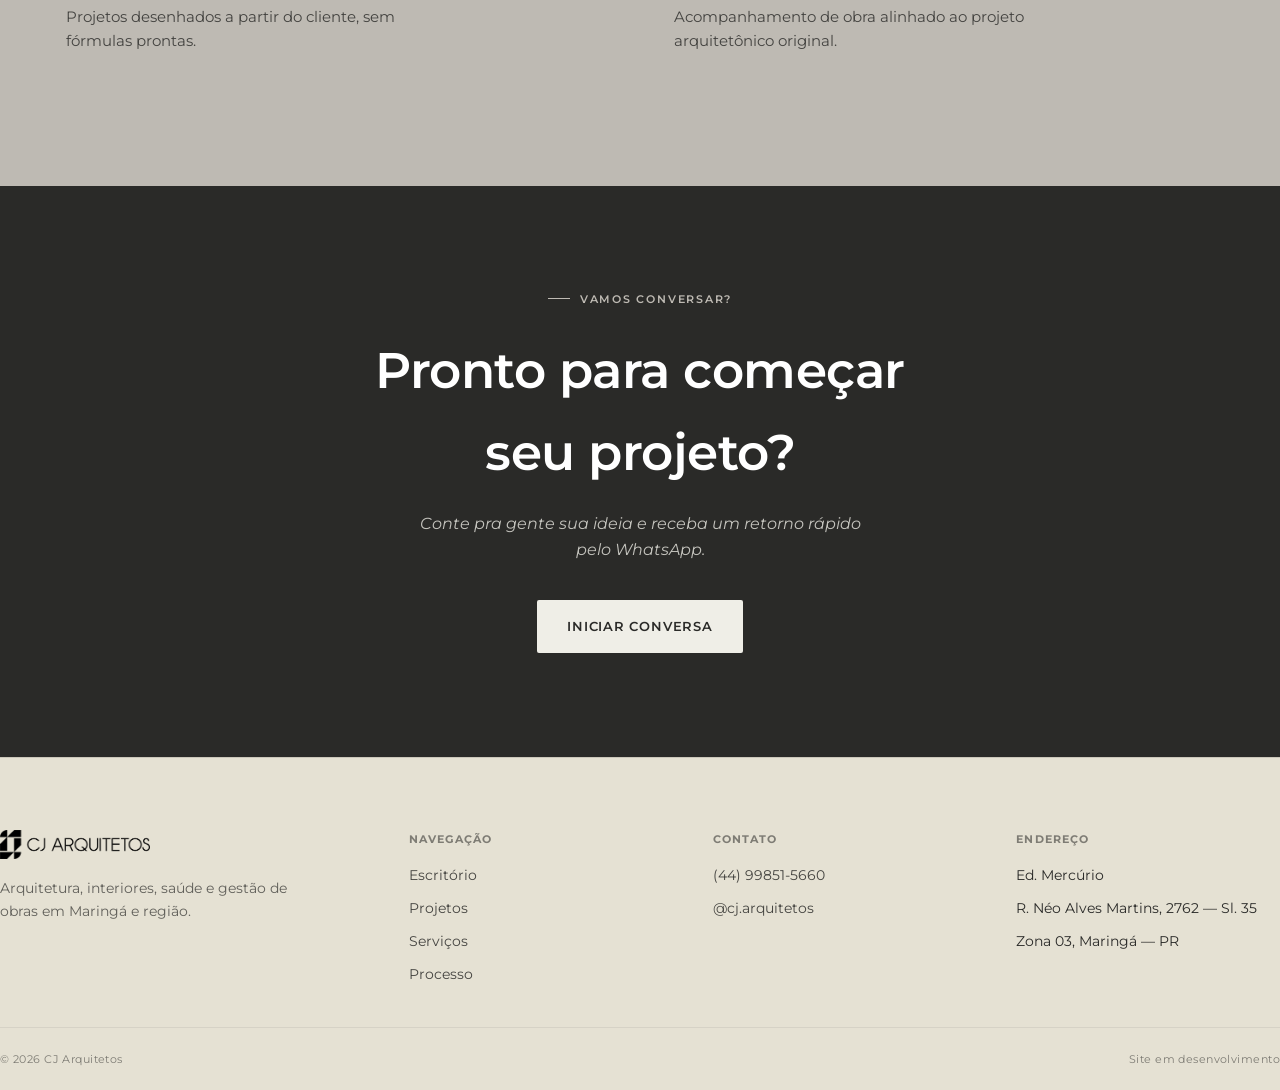
==== commit 12ba13e4: "Update index.htmlAdd mobile nav toggle button to header" ====
--- a/cj-arquitetos-site/index.html
+++ b/cj-arquitetos-site/index.html
@@ -31,6 +31,10 @@
         <svg viewBox="0 0 24 24" fill="none" stroke="currentColor" stroke-width="1.8"><rect x="3" y="3" width="18" height="18" rx="5"/><circle cx="12" cy="12" r="4"/><circle cx="17.2" cy="6.8" r="1"/></svg>
         @cj.arquitetos
       </a>
+          <button class="nav-toggle" type="button" aria-label="Abrir menu" aria-expanded="false">
+            <svg class="icon-menu" viewBox="0 0 24 24" fill="none" stroke="currentColor" stroke-width="1.8" stroke-linecap="round"><line x1="3" y1="6" x2="21" y2="6"/><line x1="3" y1="12" x2="21" y2="12"/><line x1="3" y1="18" x2="21" y2="18"/></svg>
+            <svg class="icon-close" viewBox="0 0 24 24" fill="none" stroke="currentColor" stroke-width="1.8" stroke-linecap="round"><line x1="5" y1="5" x2="19" y2="19"/><line x1="19" y1="5" x2="5" y2="19"/></svg>
+          </button>
     </div>
   </div>
 </header>
@@ -183,4 +187,4 @@
 <a href="https://wa.me/5544998515660" class="whatsapp-float" target="_blank" rel="noopener" aria-label="Falar no WhatsApp"><svg viewBox="0 0 24 24" fill="currentColor"><path d="M12.04 2c-5.5 0-9.96 4.46-9.96 9.96 0 1.76.46 3.45 1.33 4.95L2 22l5.2-1.36a9.9 9.9 0 0 0 4.84 1.23h.01c5.5 0 9.96-4.46 9.96-9.96S17.55 2 12.04 2Zm5.8 14.24c-.24.68-1.4 1.3-1.93 1.36-.5.06-1.03.26-3.46-.72-2.9-1.17-4.76-4.1-4.9-4.29-.14-.19-1.18-1.57-1.18-3 0-1.42.75-2.12 1.01-2.41.26-.29.58-.36.77-.36.19 0 .39 0 .55.01.18.01.42-.07.66.5.24.58.83 2 .9 2.15.07.15.11.32.02.51-.09.19-.14.31-.28.48-.14.17-.29.37-.42.5-.14.14-.28.29-.12.57.16.29.72 1.19 1.55 1.93 1.06.95 1.96 1.24 2.24 1.38.28.14.45.12.62-.07.17-.19.71-.83.9-1.11.19-.29.38-.24.63-.14.26.1 1.65.78 1.93.92.28.14.47.21.54.33.07.12.07.68-.17 1.36Z"/></svg></a>
 <script src="js/main.js"></script>
 </body>
-</html>+</html>
